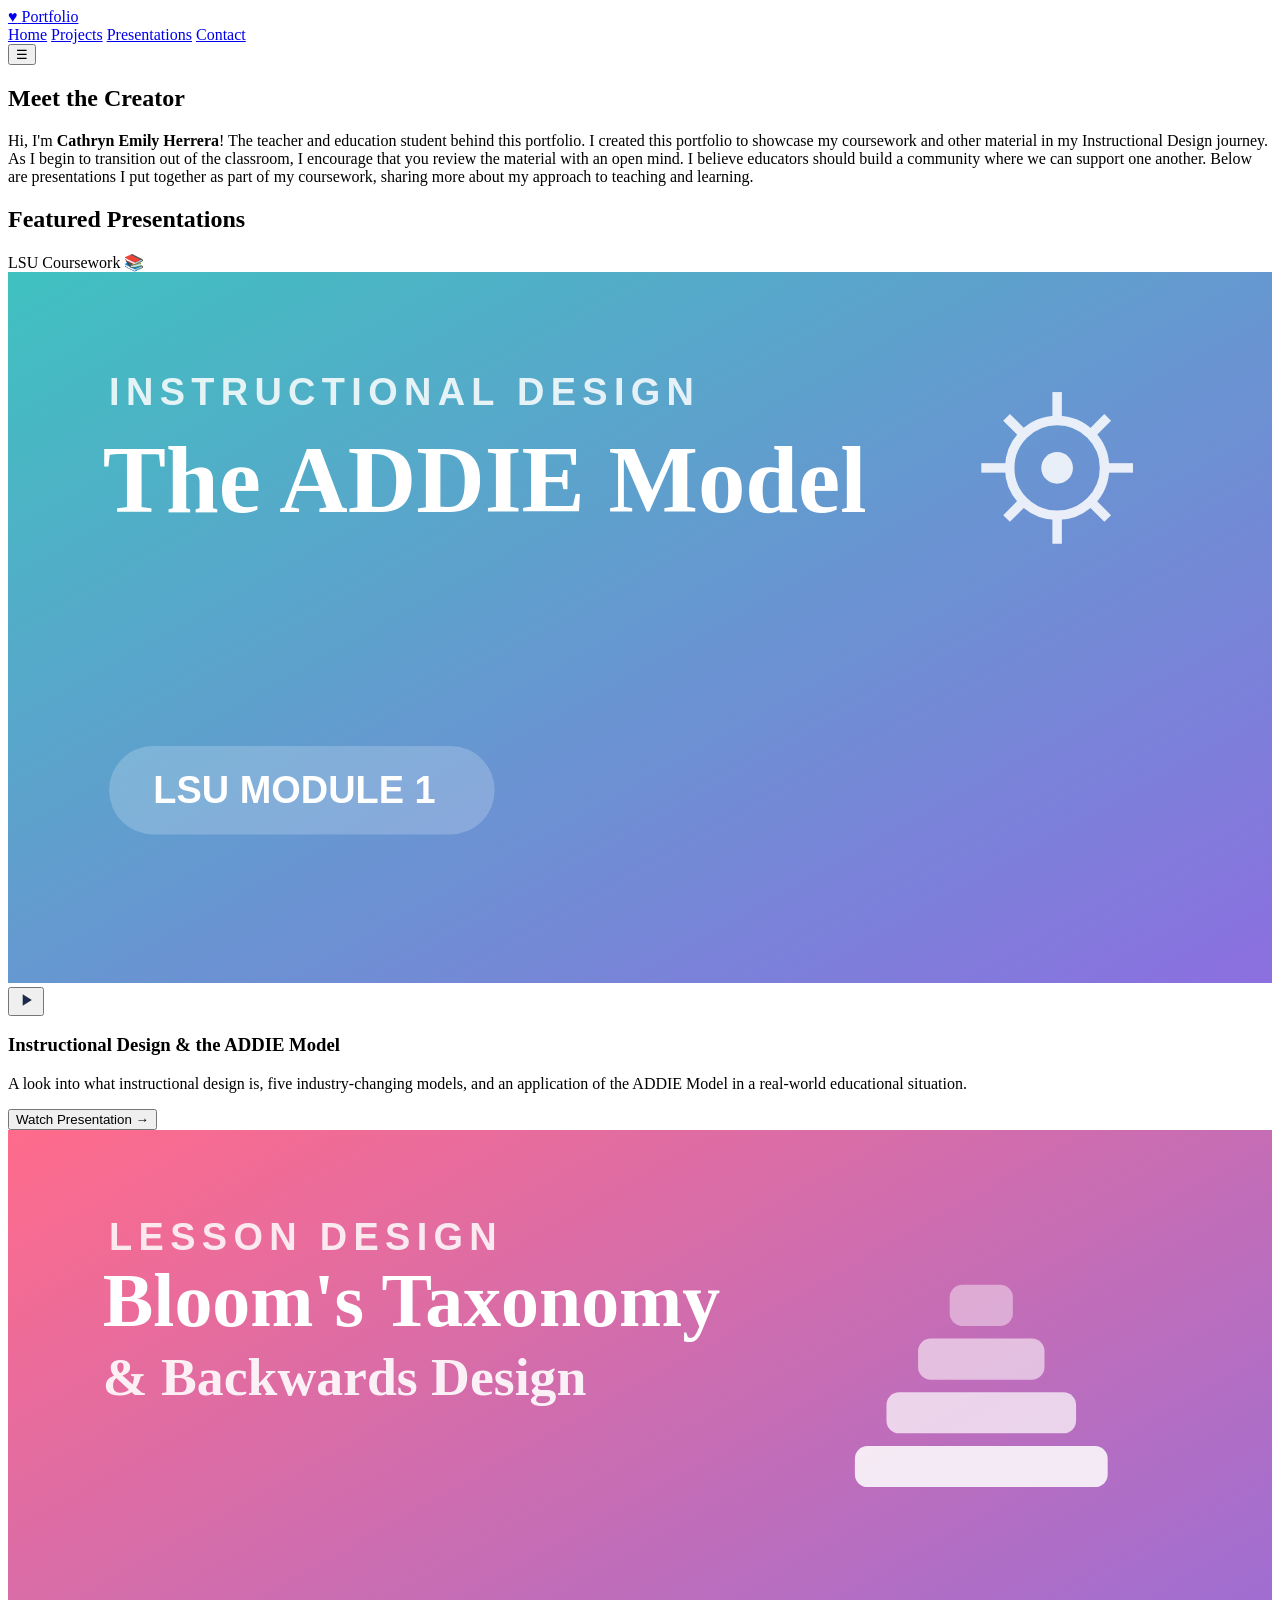
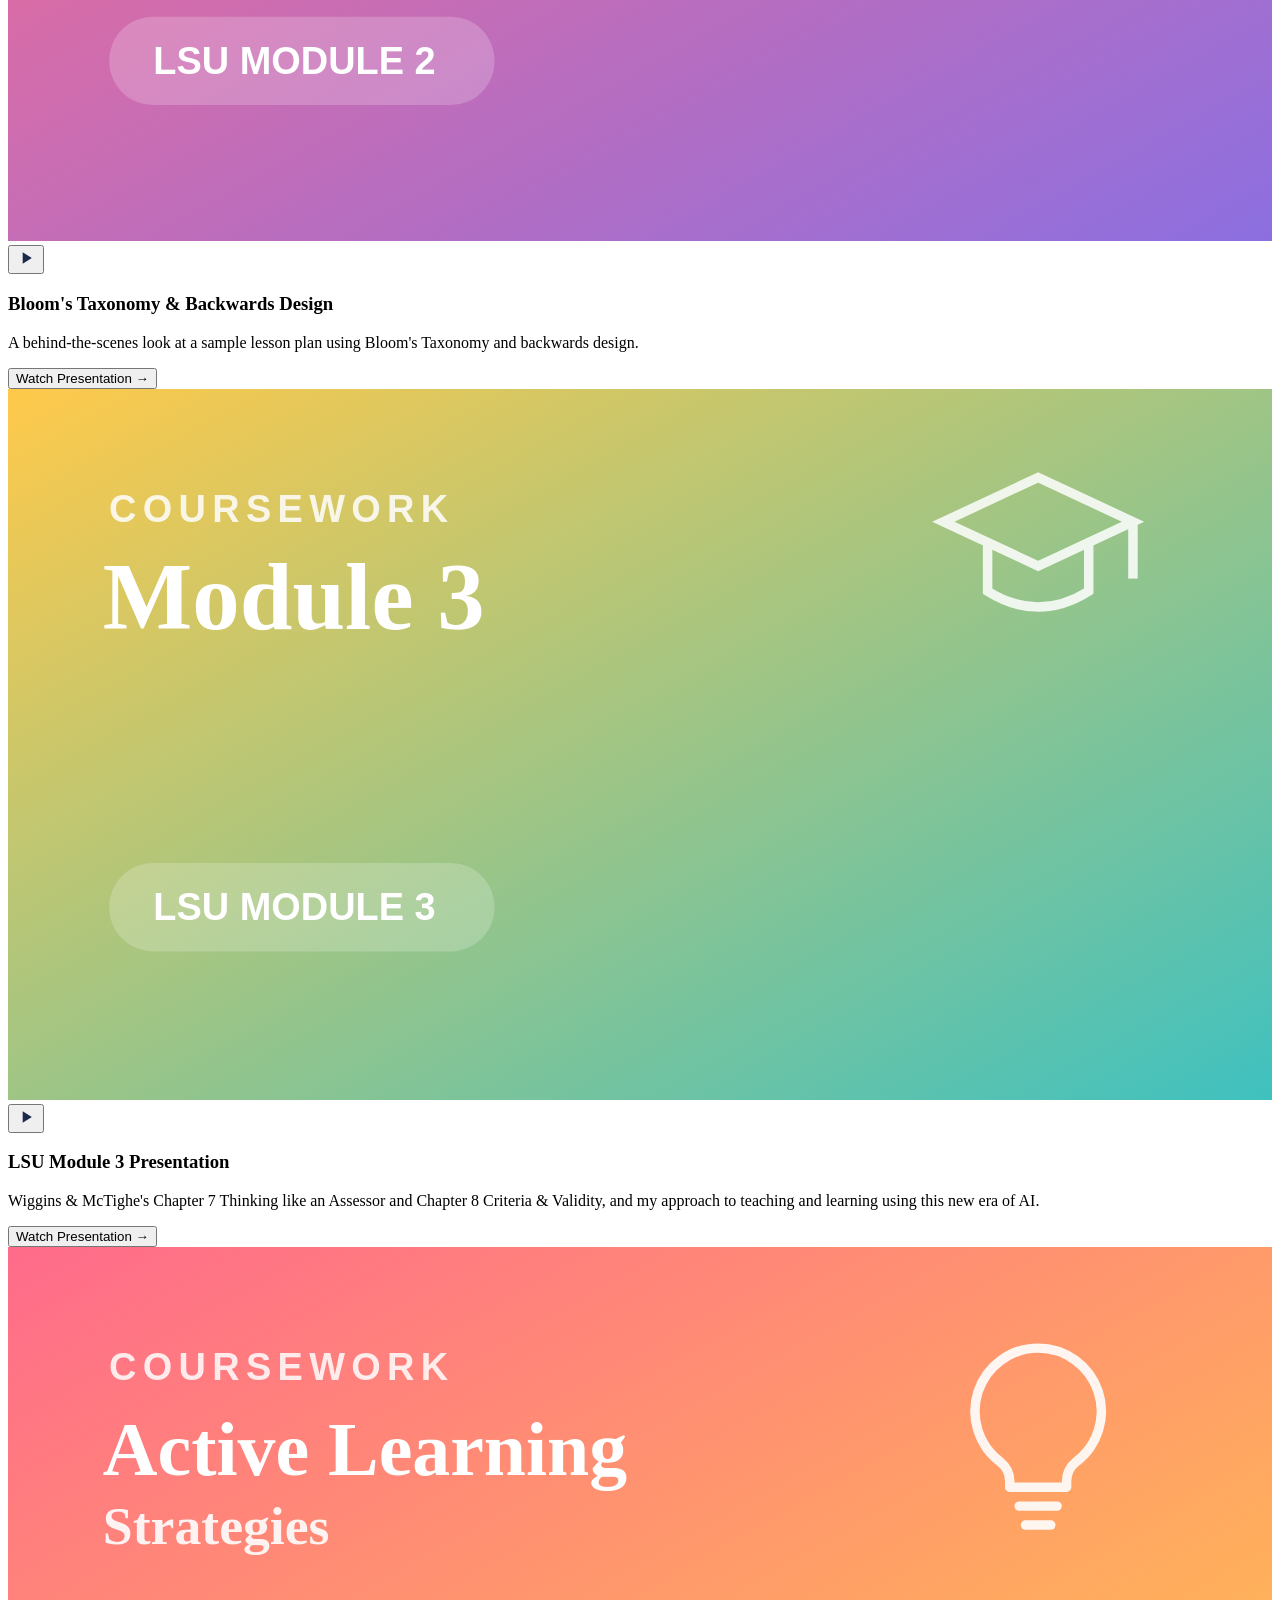
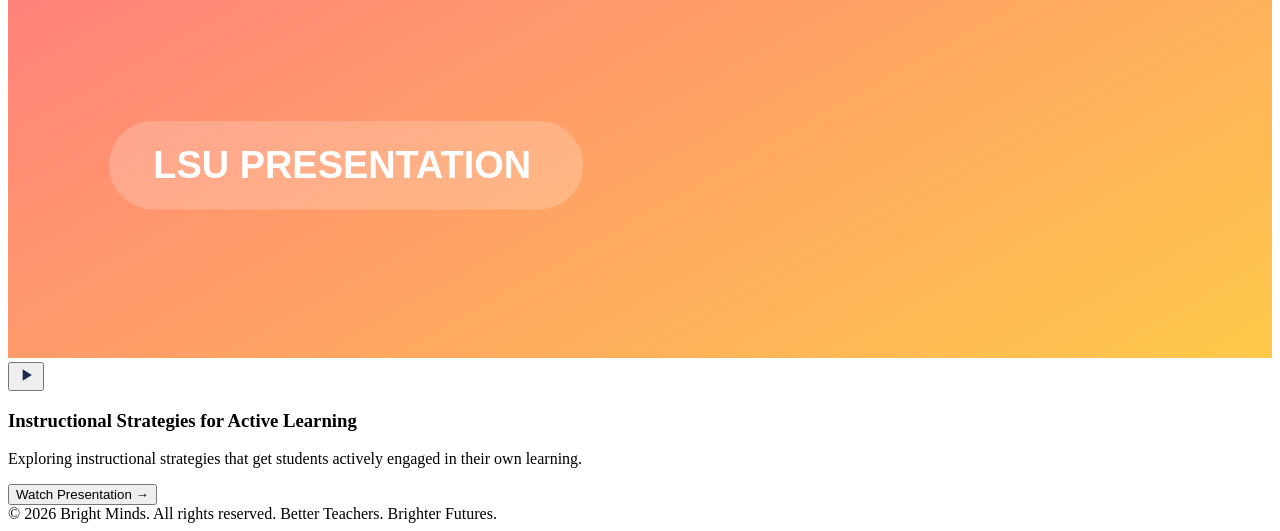
==== about.html @ 8beb7bbc "Add files via upload" ====
<!DOCTYPE html>
<html lang="en">
<head>
<meta charset="UTF-8">
<meta name="viewport" content="width=device-width, initial-scale=1.0">
<title>About - Bright Minds</title>
<meta name="description" content="Meet the teacher behind Bright Minds and learn about our mission to support amazing educators everywhere.">
<link rel="icon" href="data:image/svg+xml,<svg xmlns=%22http://www.w3.org/2000/svg%22 viewBox=%220 0 100 100%22><text y=%22.9em%22 font-size=%2290%22>💛</text></svg>">
<link rel="stylesheet" href="css/style.css">
</head>
<body>

<header class="site-header">
  <div class="container">
    <a href="index.html" class="logo">
      <span class="heart">♥</span>
      <span class="logo-text">Portfolio</span>
    </a>
    <nav class="main-nav" id="main-nav">
      <a href="index.html">Home</a>
      <a href="resources.html">Projects</a>
      <a href="about.html" class="active">Presentations</a>
      <a href="contact.html">Contact</a>
    </nav>
    <div class="header-actions">
      <button class="nav-toggle" aria-label="Toggle menu" aria-expanded="false">&#9776;</button>
    </div>
  </div>
</header>

<section class="about-hero">
  <div class="container">
    <h1 style="color:var(--pink);">Meet the Creator</h1>
    <p>Hi, I'm <strong>Cathryn Emily Herrera</strong>! The teacher and education student behind this portfolio. I created this portfolio to showcase my coursework and other material in my Instructional Design journey. As I begin to transition out of the classroom, I encourage that you review the material with an open mind. I believe educators should build a community where we can support one another. Below are presentations I put together as part of my coursework, sharing more about my approach to teaching and learning.</p>
  </div>
</section>

<section class="section">
  <div class="container">
    <div class="section-head">
      <h2>Featured Presentations</h2>
      <span class="note">LSU Coursework &#128218;</span>
    </div>

    <div class="card-grid presentation-cards">
      <div class="card presentation-card"
           data-embed-src="https://www.canva.com/design/DAHTNZMo5ng/k4PWfj9XyuUFRb6jq6ElvA/watch?embed"
           data-credit-href="https://www.canva.com/design/DAHTNZMo5ng/k4PWfj9XyuUFRb6jq6ElvA/watch?utm_content=DAHTNZMo5ng&amp;utm_campaign=designshare&amp;utm_medium=embeds&amp;utm_source=link"
           data-credit-text="LSU Module 1 Presentation"
           tabindex="0" role="button" aria-label="Watch: Instructional Design and the ADDIE Model">
        <div class="card-thumb video-thumb">
          <svg class="cover-art" viewBox="0 0 400 225" xmlns="http://www.w3.org/2000/svg" role="img" aria-hidden="true">
            <defs>
              <linearGradient id="cov1" x1="0" y1="0" x2="1" y2="1">
                <stop offset="0%" stop-color="#3FC1C0"/>
                <stop offset="100%" stop-color="#8C6FE0"/>
              </linearGradient>
            </defs>
            <rect width="400" height="225" fill="url(#cov1)"/>
            <g transform="translate(304,34)" fill="none" stroke="#FFFFFF" stroke-width="3" opacity="0.85">
              <circle cx="28" cy="28" r="15"/>
              <circle cx="28" cy="28" r="5" fill="#FFFFFF" stroke="none"/>
              <line x1="28" y1="4" x2="28" y2="12"/>
              <line x1="28" y1="44" x2="28" y2="52"/>
              <line x1="4" y1="28" x2="12" y2="28"/>
              <line x1="44" y1="28" x2="52" y2="28"/>
              <line x1="12" y1="12" x2="18" y2="18"/>
              <line x1="38" y1="38" x2="44" y2="44"/>
              <line x1="44" y1="12" x2="38" y2="18"/>
              <line x1="18" y1="38" x2="12" y2="44"/>
            </g>
            <text x="32" y="42" font-family="Nunito, sans-serif" font-weight="800" font-size="12" letter-spacing="2" fill="#FFFFFF" opacity="0.85">INSTRUCTIONAL DESIGN</text>
            <text x="30" y="76" font-family="Baloo 2, cursive" font-weight="700" font-size="30" fill="#FFFFFF">The ADDIE Model</text>
            <rect x="32" y="150" width="122" height="28" rx="14" fill="rgba(255,255,255,0.2)"/>
            <text x="46" y="168" font-family="Nunito, sans-serif" font-weight="800" font-size="12" fill="#FFFFFF">LSU MODULE 1</text>
          </svg>
          <button class="thumb-play-btn" type="button" tabindex="-1" aria-hidden="true">
            <svg width="20" height="20" viewBox="0 0 24 24" fill="#1B2A4A"><path d="M8 5v14l11-7z"/></svg>
          </button>
        </div>
        <div class="card-body">
          <h3>Instructional Design &amp; the ADDIE Model</h3>
          <p>A look into what instructional design is, five industry-changing models, and an application of the ADDIE Model in a real-world educational situation.</p>
          <button class="card-link purple presentation-watch-btn" type="button" tabindex="-1">Watch Presentation &rarr;</button>
        </div>
      </div>

      <div class="card presentation-card"
           data-embed-src="https://www.canva.com/design/DAHT7Nx_MgE/wqu1mUiGOF-yuVI-j_wXXw/watch?embed"
           data-credit-href="https://www.canva.com/design/DAHT7Nx_MgE/wqu1mUiGOF-yuVI-j_wXXw/watch?utm_content=DAHT7Nx_MgE&amp;utm_campaign=designshare&amp;utm_medium=embeds&amp;utm_source=link"
           data-credit-text="LSU Module 2 Presentation"
           tabindex="0" role="button" aria-label="Watch: Bloom's Taxonomy and Backwards Design">
        <div class="card-thumb video-thumb">
          <svg class="cover-art" viewBox="0 0 400 225" xmlns="http://www.w3.org/2000/svg" role="img" aria-hidden="true">
            <defs>
              <linearGradient id="cov2" x1="0" y1="0" x2="1" y2="1">
                <stop offset="0%" stop-color="#FF6B8B"/>
                <stop offset="100%" stop-color="#8C6FE0"/>
              </linearGradient>
            </defs>
            <rect width="400" height="225" fill="url(#cov2)"/>
            <g transform="translate(268,40)" opacity="0.95">
              <rect x="0" y="60" width="80" height="13" rx="4" fill="#FFFFFF" opacity="0.9"/>
              <rect x="10" y="43" width="60" height="13" rx="4" fill="#FFFFFF" opacity="0.75"/>
              <rect x="20" y="26" width="40" height="13" rx="4" fill="#FFFFFF" opacity="0.6"/>
              <rect x="30" y="9" width="20" height="13" rx="4" fill="#FFFFFF" opacity="0.45"/>
            </g>
            <text x="32" y="38" font-family="Nunito, sans-serif" font-weight="800" font-size="12" letter-spacing="2" fill="#FFFFFF" opacity="0.85">LESSON DESIGN</text>
            <text x="30" y="62" font-family="Baloo 2, cursive" font-weight="700" font-size="24" fill="#FFFFFF">Bloom's Taxonomy</text>
            <text x="30" y="84" font-family="Baloo 2, cursive" font-weight="600" font-size="17" fill="#FFFFFF" opacity="0.9">&amp; Backwards Design</text>
            <rect x="32" y="154" width="122" height="28" rx="14" fill="rgba(255,255,255,0.2)"/>
            <text x="46" y="172" font-family="Nunito, sans-serif" font-weight="800" font-size="12" fill="#FFFFFF">LSU MODULE 2</text>
          </svg>
          <button class="thumb-play-btn" type="button" tabindex="-1" aria-hidden="true">
            <svg width="20" height="20" viewBox="0 0 24 24" fill="#1B2A4A"><path d="M8 5v14l11-7z"/></svg>
          </button>
        </div>
        <div class="card-body">
          <h3>Bloom's Taxonomy &amp; Backwards Design</h3>
          <p>A behind-the-scenes look at a sample lesson plan using Bloom's Taxonomy and backwards design.</p>
          <button class="card-link teal presentation-watch-btn" type="button" tabindex="-1">Watch Presentation &rarr;</button>
        </div>
      </div>

      <div class="card presentation-card"
           data-embed-src="https://www.canva.com/design/DAHUk2M3sso/e3Grn-j5q6uMn6KWd6ZbbA/watch?embed"
           data-credit-href="https://www.canva.com/design/DAHUk2M3sso/e3Grn-j5q6uMn6KWd6ZbbA/watch?utm_content=DAHUk2M3sso&amp;utm_campaign=designshare&amp;utm_medium=embeds&amp;utm_source=link"
           data-credit-text="LSU Module 3 Presentation"
           tabindex="0" role="button" aria-label="Watch: LSU Module 3 Presentation">
        <div class="card-thumb video-thumb">
          <svg class="cover-art" viewBox="0 0 400 225" xmlns="http://www.w3.org/2000/svg" role="img" aria-hidden="true">
            <defs>
              <linearGradient id="cov3" x1="0" y1="0" x2="1" y2="1">
                <stop offset="0%" stop-color="#FFC94A"/>
                <stop offset="100%" stop-color="#3FC1C0"/>
              </linearGradient>
            </defs>
            <rect width="400" height="225" fill="url(#cov3)"/>
            <g transform="translate(292,26)" fill="none" stroke="#FFFFFF" stroke-width="3" opacity="0.85">
              <path d="M4 16 L34 2 L64 16 L34 30 Z"/>
              <path d="M18 22 V38 Q34 48 50 38 V22"/>
              <line x1="64" y1="16" x2="64" y2="34"/>
            </g>
            <text x="32" y="42" font-family="Nunito, sans-serif" font-weight="800" font-size="12" letter-spacing="2" fill="#FFFFFF" opacity="0.85">COURSEWORK</text>
            <text x="30" y="76" font-family="Baloo 2, cursive" font-weight="700" font-size="30" fill="#FFFFFF">Module 3</text>
            <rect x="32" y="150" width="122" height="28" rx="14" fill="rgba(255,255,255,0.2)"/>
            <text x="46" y="168" font-family="Nunito, sans-serif" font-weight="800" font-size="12" fill="#FFFFFF">LSU MODULE 3</text>
          </svg>
          <button class="thumb-play-btn" type="button" tabindex="-1" aria-hidden="true">
            <svg width="20" height="20" viewBox="0 0 24 24" fill="#1B2A4A"><path d="M8 5v14l11-7z"/></svg>
          </button>
        </div>
        <div class="card-body">
          <h3>LSU Module 3 Presentation</h3>
          <p>Wiggins &amp; McTighe's Chapter 7 Thinking like an Assessor and Chapter 8 Criteria &amp; Validity, and my approach to teaching and learning using this new era of AI.</p>
          <button class="card-link yellow presentation-watch-btn" type="button" tabindex="-1">Watch Presentation &rarr;</button>
        </div>
      </div>

      <div class="card presentation-card"
           data-embed-src="https://www.canva.com/design/DAHVRlRiFFU/l0_bsd9vT2tYk25j_Da41A/watch?embed"
           data-credit-href="https://www.canva.com/design/DAHVRlRiFFU/l0_bsd9vT2tYk25j_Da41A/watch?utm_content=DAHVRlRiFFU&amp;utm_campaign=designshare&amp;utm_medium=embeds&amp;utm_source=link"
           data-credit-text="Instructional Strategies for Active Learning"
           tabindex="0" role="button" aria-label="Watch: Instructional Strategies for Active Learning">
        <div class="card-thumb video-thumb">
          <svg class="cover-art" viewBox="0 0 400 225" xmlns="http://www.w3.org/2000/svg" role="img" aria-hidden="true">
            <defs>
              <linearGradient id="cov4" x1="0" y1="0" x2="1" y2="1">
                <stop offset="0%" stop-color="#FF6B8B"/>
                <stop offset="100%" stop-color="#FFC94A"/>
              </linearGradient>
            </defs>
            <rect width="400" height="225" fill="url(#cov4)"/>
            <g transform="translate(296,28)" fill="none" stroke="#FFFFFF" stroke-width="3" stroke-linecap="round" stroke-linejoin="round" opacity="0.9">
              <path d="M30 4a20 20 0 0 0-12 36c2 1.6 3 3.6 3 6v2h18v-2c0-2.4 1-4.4 3-6a20 20 0 0 0-12-36z"/>
              <line x1="24" y1="54" x2="36" y2="54"/>
              <line x1="26" y1="60" x2="34" y2="60"/>
            </g>
            <text x="32" y="42" font-family="Nunito, sans-serif" font-weight="800" font-size="12" letter-spacing="2" fill="#FFFFFF" opacity="0.85">COURSEWORK</text>
            <text x="30" y="72" font-family="Baloo 2, cursive" font-weight="700" font-size="24" fill="#FFFFFF">Active Learning</text>
            <text x="30" y="94" font-family="Baloo 2, cursive" font-weight="600" font-size="17" fill="#FFFFFF" opacity="0.9">Strategies</text>
            <rect x="32" y="150" width="150" height="28" rx="14" fill="rgba(255,255,255,0.2)"/>
            <text x="46" y="168" font-family="Nunito, sans-serif" font-weight="800" font-size="12" fill="#FFFFFF">LSU PRESENTATION</text>
          </svg>
          <button class="thumb-play-btn" type="button" tabindex="-1" aria-hidden="true">
            <svg width="20" height="20" viewBox="0 0 24 24" fill="#1B2A4A"><path d="M8 5v14l11-7z"/></svg>
          </button>
        </div>
        <div class="card-body">
          <h3>Instructional Strategies for Active Learning</h3>
          <p>Exploring instructional strategies that get students actively engaged in their own learning.</p>
          <button class="card-link pink presentation-watch-btn" type="button" tabindex="-1">Watch Presentation &rarr;</button>
        </div>
      </div>
    </div>
  </div>
</section>

<div class="video-modal" id="videoModal" hidden>
  <div class="video-modal-backdrop" data-close-modal></div>
  <div class="video-modal-panel" role="dialog" aria-modal="true" aria-labelledby="modalVideoTitle">
    <button class="video-modal-close" type="button" data-close-modal aria-label="Close video">&times;</button>
    <h3 id="modalVideoTitle"></h3>
    <div class="video-stage" id="modalVideoStage"></div>
    <p class="video-credit" id="modalVideoCredit"></p>
  </div>
</div>

<footer class="site-footer">
  <div class="container">
    <div class="footer-bottom">
      <span>&copy; 2026 Bright Minds. All rights reserved.</span>
      <span>Better Teachers. Brighter Futures.</span>
    </div>
  </div>
</footer>

<script src="js/script.js"></script>
</body>
</html>
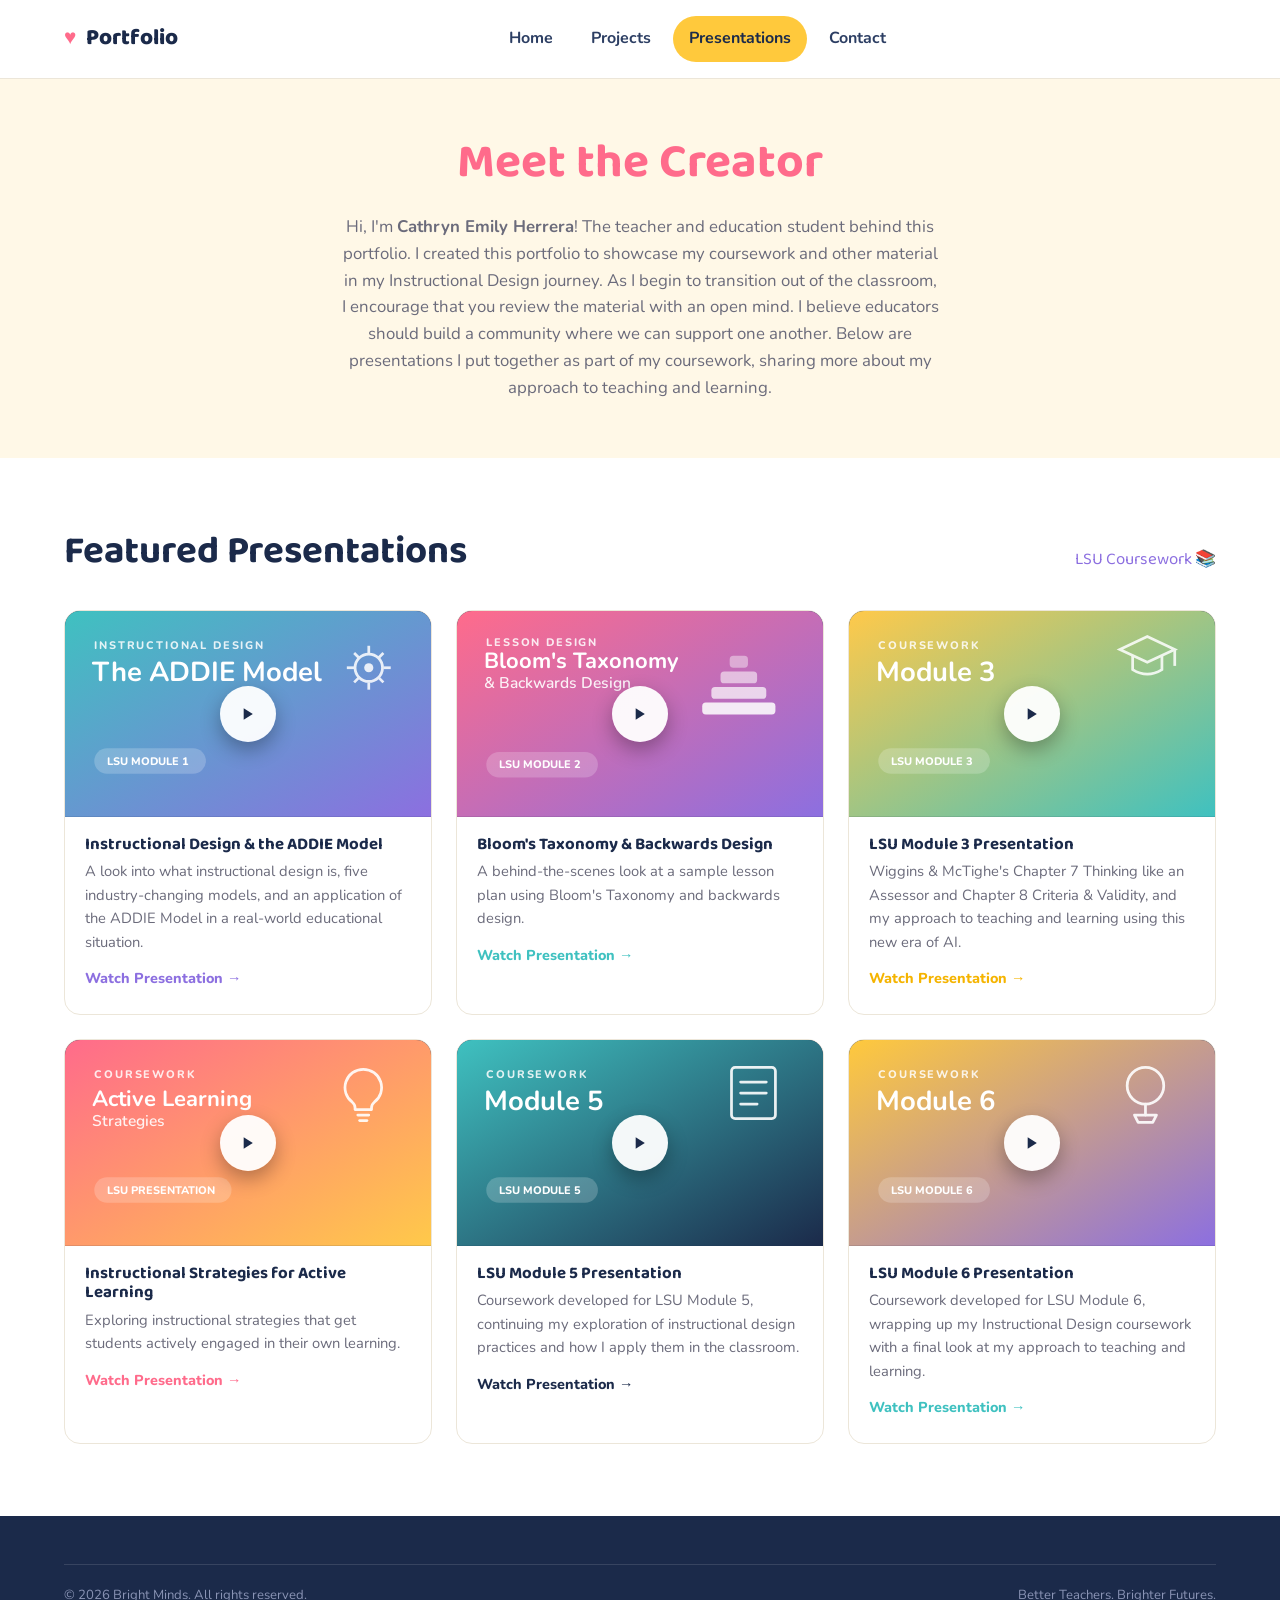
==== commit d8afcad0: "Add files via upload" ====
--- a/about.html
+++ b/about.html
@@ -192,6 +192,77 @@
           <button class="card-link pink presentation-watch-btn" type="button" tabindex="-1">Watch Presentation &rarr;</button>
         </div>
       </div>
+
+      <div class="card presentation-card"
+           data-embed-src="https://www.canva.com/design/DAHV5Ejqflc/K3Nkya97e2Ar167d4i1GnQ/watch?embed"
+           data-credit-href="https://www.canva.com/design/DAHV5Ejqflc/K3Nkya97e2Ar167d4i1GnQ/watch?utm_content=DAHV5Ejqflc&amp;utm_campaign=designshare&amp;utm_medium=embeds&amp;utm_source=link"
+           data-credit-text="LSU Module 5"
+           tabindex="0" role="button" aria-label="Watch: LSU Module 5 Presentation">
+        <div class="card-thumb video-thumb">
+          <svg class="cover-art" viewBox="0 0 400 225" xmlns="http://www.w3.org/2000/svg" role="img" aria-hidden="true">
+            <defs>
+              <linearGradient id="cov5" x1="0" y1="0" x2="1" y2="1">
+                <stop offset="0%" stop-color="#3FC1C0"/>
+                <stop offset="100%" stop-color="#1B2A4A"/>
+              </linearGradient>
+            </defs>
+            <rect width="400" height="225" fill="url(#cov5)"/>
+            <g transform="translate(296,26)" fill="none" stroke="#FFFFFF" stroke-width="3" stroke-linecap="round" stroke-linejoin="round" opacity="0.9">
+              <rect x="4" y="4" width="48" height="56" rx="4"/>
+              <line x1="14" y1="20" x2="42" y2="20"/>
+              <line x1="14" y1="32" x2="42" y2="32"/>
+              <line x1="14" y1="44" x2="32" y2="44"/>
+            </g>
+            <text x="32" y="42" font-family="Nunito, sans-serif" font-weight="800" font-size="12" letter-spacing="2" fill="#FFFFFF" opacity="0.85">COURSEWORK</text>
+            <text x="30" y="76" font-family="Baloo 2, cursive" font-weight="700" font-size="30" fill="#FFFFFF">Module 5</text>
+            <rect x="32" y="150" width="122" height="28" rx="14" fill="rgba(255,255,255,0.2)"/>
+            <text x="46" y="168" font-family="Nunito, sans-serif" font-weight="800" font-size="12" fill="#FFFFFF">LSU MODULE 5</text>
+          </svg>
+          <button class="thumb-play-btn" type="button" tabindex="-1" aria-hidden="true">
+            <svg width="20" height="20" viewBox="0 0 24 24" fill="#1B2A4A"><path d="M8 5v14l11-7z"/></svg>
+          </button>
+        </div>
+        <div class="card-body">
+          <h3>LSU Module 5 Presentation</h3>
+          <p>Coursework developed for LSU Module 5, continuing my exploration of instructional design practices and how I apply them in the classroom.</p>
+          <button class="card-link navy presentation-watch-btn" type="button" tabindex="-1">Watch Presentation &rarr;</button>
+        </div>
+      </div>
+
+      <div class="card presentation-card"
+           data-embed-src="https://www.canva.com/design/DAHWr0azTEk/oUbgfbbOcpr5-qQlIk0MDg/watch?embed"
+           data-credit-href="https://www.canva.com/design/DAHWr0azTEk/oUbgfbbOcpr5-qQlIk0MDg/watch?utm_content=DAHWr0azTEk&amp;utm_campaign=designshare&amp;utm_medium=embeds&amp;utm_source=link"
+           data-credit-text="LSU Module 6"
+           tabindex="0" role="button" aria-label="Watch: LSU Module 6 Presentation">
+        <div class="card-thumb video-thumb">
+          <svg class="cover-art" viewBox="0 0 400 225" xmlns="http://www.w3.org/2000/svg" role="img" aria-hidden="true">
+            <defs>
+              <linearGradient id="cov6" x1="0" y1="0" x2="1" y2="1">
+                <stop offset="0%" stop-color="#FFC93C"/>
+                <stop offset="100%" stop-color="#8C6FE0"/>
+              </linearGradient>
+            </defs>
+            <rect width="400" height="225" fill="url(#cov6)"/>
+            <g transform="translate(294,28)" fill="none" stroke="#FFFFFF" stroke-width="3" stroke-linecap="round" stroke-linejoin="round" opacity="0.9">
+              <circle cx="30" cy="22" r="20"/>
+              <path d="M18 54 L42 54 L38 62 L22 62 Z"/>
+              <line x1="30" y1="42" x2="30" y2="54"/>
+            </g>
+            <text x="32" y="42" font-family="Nunito, sans-serif" font-weight="800" font-size="12" letter-spacing="2" fill="#FFFFFF" opacity="0.85">COURSEWORK</text>
+            <text x="30" y="76" font-family="Baloo 2, cursive" font-weight="700" font-size="30" fill="#FFFFFF">Module 6</text>
+            <rect x="32" y="150" width="122" height="28" rx="14" fill="rgba(255,255,255,0.2)"/>
+            <text x="46" y="168" font-family="Nunito, sans-serif" font-weight="800" font-size="12" fill="#FFFFFF">LSU MODULE 6</text>
+          </svg>
+          <button class="thumb-play-btn" type="button" tabindex="-1" aria-hidden="true">
+            <svg width="20" height="20" viewBox="0 0 24 24" fill="#1B2A4A"><path d="M8 5v14l11-7z"/></svg>
+          </button>
+        </div>
+        <div class="card-body">
+          <h3>LSU Module 6 Presentation</h3>
+          <p>Coursework developed for LSU Module 6, wrapping up my Instructional Design coursework with a final look at my approach to teaching and learning.</p>
+          <button class="card-link teal presentation-watch-btn" type="button" tabindex="-1">Watch Presentation &rarr;</button>
+        </div>
+      </div>
     </div>
   </div>
 </section>
--- a/css/style.css
+++ b/css/style.css
@@ -0,0 +1,1011 @@
+/* ==========================================================================
+   Bright Minds - shared stylesheet
+   ========================================================================== */
+
+@import url('https://fonts.googleapis.com/css2?family=Baloo+2:wght@500;600;700;800&family=Nunito:wght@400;600;700;800&display=swap');
+
+:root {
+  --cream: #FFF8E7;
+  --navy: #1B2A4A;
+  --navy-soft: #2C3E63;
+  --yellow: #FFC93C;
+  --yellow-dark: #F5B400;
+  --pink: #FF6B8B;
+  --pink-soft: #FFD9E2;
+  --teal: #3FC1C0;
+  --teal-soft: #DFF6F5;
+  --purple: #8C6FE0;
+  --purple-soft: #EDE7FC;
+  --green: #4CAF7D;
+  --green-soft: #E1F5EA;
+  --white: #FFFFFF;
+  --ink: #2A2A38;
+  --ink-light: #6B6B7B;
+  --border: #ECE6D9;
+  --shadow: 0 10px 30px rgba(27, 42, 74, 0.08);
+  --radius-lg: 24px;
+  --radius-md: 16px;
+  --radius-sm: 10px;
+  --max-width: 1200px;
+}
+
+* { box-sizing: border-box; }
+
+html { scroll-behavior: smooth; }
+
+body {
+  margin: 0;
+  font-family: 'Nunito', sans-serif;
+  color: var(--ink);
+  background: var(--white);
+  line-height: 1.6;
+  -webkit-font-smoothing: antialiased;
+}
+
+h1, h2, h3, h4 {
+  font-family: 'Baloo 2', cursive;
+  color: var(--navy);
+  line-height: 1.15;
+  margin: 0 0 0.5em;
+}
+
+p { margin: 0 0 1em; }
+
+a { color: inherit; text-decoration: none; }
+
+img { max-width: 100%; display: block; }
+
+.container {
+  width: 100%;
+  max-width: var(--max-width);
+  margin: 0 auto;
+  padding: 0 24px;
+}
+
+.btn {
+  display: inline-flex;
+  align-items: center;
+  gap: 8px;
+  font-family: 'Nunito', sans-serif;
+  font-weight: 800;
+  font-size: 1rem;
+  padding: 14px 28px;
+  border-radius: 999px;
+  border: none;
+  cursor: pointer;
+  transition: transform 0.15s ease, box-shadow 0.15s ease;
+  white-space: nowrap;
+}
+.btn:hover { transform: translateY(-2px); }
+
+.btn-primary {
+  background: var(--yellow);
+  color: var(--navy);
+  box-shadow: 0 8px 20px rgba(255, 201, 60, 0.45);
+}
+.btn-primary:hover { box-shadow: 0 12px 24px rgba(255, 201, 60, 0.55); }
+
+.btn-secondary {
+  background: var(--pink);
+  color: var(--white);
+  box-shadow: 0 8px 20px rgba(255, 107, 139, 0.35);
+}
+
+.btn-outline {
+  background: transparent;
+  color: var(--navy);
+  border: 2px solid var(--navy);
+}
+.btn-outline:hover { background: var(--navy); color: var(--white); }
+
+.eyebrow {
+  display: inline-block;
+  font-weight: 800;
+  color: var(--pink);
+  letter-spacing: 0.04em;
+  text-transform: uppercase;
+  font-size: 0.85rem;
+  margin-bottom: 10px;
+}
+
+/* ---------------- Header ---------------- */
+.site-header {
+  position: sticky;
+  top: 0;
+  z-index: 100;
+  background: var(--white);
+  border-bottom: 1px solid var(--border);
+}
+.site-header .container {
+  display: flex;
+  align-items: center;
+  justify-content: space-between;
+  padding-top: 16px;
+  padding-bottom: 16px;
+  gap: 24px;
+}
+.logo {
+  display: flex;
+  align-items: center;
+  gap: 10px;
+  font-family: 'Baloo 2', cursive;
+  font-weight: 800;
+  font-size: 1.4rem;
+  color: var(--navy);
+  flex-shrink: 0;
+}
+.logo .heart { color: var(--pink); font-size: 1.3rem; }
+.logo-text .tagline {
+  display: block;
+  font-family: 'Nunito', sans-serif;
+  font-weight: 600;
+  font-size: 0.7rem;
+  color: var(--ink-light);
+  letter-spacing: 0.02em;
+}
+
+.main-nav {
+  display: flex;
+  align-items: center;
+  gap: 6px;
+  flex: 1;
+  justify-content: center;
+}
+.main-nav a {
+  padding: 10px 16px;
+  border-radius: 999px;
+  font-weight: 700;
+  color: var(--navy-soft);
+  transition: background 0.15s ease, color 0.15s ease;
+}
+.main-nav a:hover { background: var(--cream); }
+.main-nav a.active { background: var(--yellow); color: var(--navy); }
+
+.header-actions {
+  display: flex;
+  align-items: center;
+  gap: 14px;
+  flex-shrink: 0;
+}
+
+.nav-toggle {
+  display: none;
+  background: none;
+  border: none;
+  font-size: 1.6rem;
+  color: var(--navy);
+  cursor: pointer;
+}
+
+@media (max-width: 900px) {
+  .main-nav {
+    display: none;
+    position: absolute;
+    top: 100%;
+    left: 0;
+    right: 0;
+    background: var(--white);
+    flex-direction: column;
+    align-items: stretch;
+    padding: 12px 24px 20px;
+    border-bottom: 1px solid var(--border);
+    box-shadow: var(--shadow);
+  }
+  .main-nav.open { display: flex; }
+  .main-nav a { text-align: center; }
+  .nav-toggle { display: block; }
+  .site-header .container { position: relative; }
+}
+
+/* ---------------- Hero ---------------- */
+.hero {
+  background: var(--cream);
+  overflow: hidden;
+  position: relative;
+}
+.hero .container {
+  display: grid;
+  grid-template-columns: 1.1fr 1fr;
+  align-items: center;
+  gap: 48px;
+  padding-top: 64px;
+  padding-bottom: 64px;
+  position: relative;
+  z-index: 1;
+}
+.hero h1 {
+  font-size: clamp(2.4rem, 5vw, 3.6rem);
+  margin-bottom: 0.2em;
+}
+.hero h1 .accent-pink { color: var(--pink); }
+.hero h1 .accent-multi {
+  background: linear-gradient(90deg, var(--pink), var(--purple), var(--teal));
+  -webkit-background-clip: text;
+  background-clip: text;
+  color: transparent;
+}
+.hero .lede {
+  font-weight: 700;
+  color: var(--navy-soft);
+  font-size: 1.15rem;
+}
+.hero p.desc { color: var(--ink-light); font-size: 1.05rem; max-width: 46ch; }
+
+.hero-art {
+  position: relative;
+  border-radius: var(--radius-lg);
+  overflow: hidden;
+  aspect-ratio: 4 / 3;
+  background: linear-gradient(135deg, var(--teal) 0%, var(--purple) 100%);
+}
+.hero-art svg { width: 100%; height: 100%; display: block; }
+
+.blob {
+  position: absolute;
+  border-radius: 50%;
+  opacity: 0.5;
+  z-index: 0;
+}
+.blob-1 { width: 220px; height: 220px; background: var(--pink-soft); top: -60px; left: -80px; }
+.blob-2 { width: 160px; height: 160px; background: var(--yellow); opacity: 0.35; bottom: -40px; left: 30%; }
+
+@media (max-width: 860px) {
+  .hero .container { grid-template-columns: 1fr; }
+  .hero-art { order: -1; }
+}
+
+/* ---------------- Feature strip ---------------- */
+.features {
+  background: var(--teal-soft);
+  padding: 56px 0;
+}
+.features-grid {
+  display: grid;
+  grid-template-columns: repeat(5, 1fr);
+  gap: 28px;
+  text-align: center;
+}
+.feature-icon {
+  width: 64px;
+  height: 64px;
+  margin: 0 auto 14px;
+  display: flex;
+  align-items: center;
+  justify-content: center;
+  border-radius: 50%;
+  background: var(--white);
+  box-shadow: var(--shadow);
+}
+.feature-icon svg { width: 32px; height: 32px; }
+.feature h3 { font-size: 1.05rem; margin-bottom: 6px; }
+.feature p { font-size: 0.9rem; color: var(--ink-light); margin: 0; }
+
+@media (max-width: 900px) {
+  .features-grid { grid-template-columns: repeat(2, 1fr); }
+}
+@media (max-width: 520px) {
+  .features-grid { grid-template-columns: 1fr; }
+}
+
+/* ---------------- Section headers ---------------- */
+.section { padding: 72px 0; }
+.section-head {
+  display: flex;
+  align-items: flex-end;
+  justify-content: space-between;
+  gap: 20px;
+  margin-bottom: 36px;
+  flex-wrap: wrap;
+}
+.section-head h2 { font-size: clamp(1.8rem, 3.5vw, 2.4rem); margin: 0; }
+.section-head .note {
+  font-family: 'Baloo 2', cursive;
+  color: var(--purple);
+  font-size: 1.05rem;
+}
+
+/* ---------------- Cards ---------------- */
+.card-grid {
+  display: grid;
+  grid-template-columns: repeat(4, 1fr);
+  gap: 24px;
+}
+@media (max-width: 980px) { .card-grid { grid-template-columns: repeat(2, 1fr); } }
+@media (max-width: 560px) { .card-grid { grid-template-columns: 1fr; } }
+
+.card {
+  background: var(--white);
+  border: 1px solid var(--border);
+  border-radius: var(--radius-md);
+  overflow: hidden;
+  transition: transform 0.15s ease, box-shadow 0.15s ease;
+}
+.card:hover { transform: translateY(-4px); box-shadow: var(--shadow); }
+.card-thumb {
+  aspect-ratio: 4/3;
+  display: flex;
+  align-items: center;
+  justify-content: center;
+  font-size: 2.4rem;
+}
+.card-body { padding: 18px 20px 22px; }
+.card-body h3 { font-size: 1.05rem; margin-bottom: 6px; }
+.card-body p { font-size: 0.92rem; color: var(--ink-light); margin-bottom: 12px; }
+.card-link { font-weight: 800; font-size: 0.9rem; }
+.card-link.pink { color: var(--pink); }
+.card-link.teal { color: var(--teal); }
+.card-link.purple { color: var(--purple); }
+.card-link.navy { color: var(--navy); }
+.card-link.yellow { color: var(--yellow-dark); }
+
+.thumb-purple { background: var(--purple-soft); }
+.thumb-teal { background: var(--teal-soft); }
+.thumb-pink { background: var(--pink-soft); }
+.thumb-yellow { background: #FFF3CF; }
+.thumb-green { background: var(--green-soft); }
+
+/* ---------------- Filter pills (resources page) ---------------- */
+.filter-row {
+  display: flex;
+  flex-wrap: wrap;
+  gap: 10px;
+  margin-bottom: 36px;
+}
+.filter-pill {
+  padding: 10px 20px;
+  border-radius: 999px;
+  border: 2px solid var(--border);
+  background: var(--white);
+  font-weight: 700;
+  font-size: 0.9rem;
+  color: var(--navy-soft);
+  cursor: pointer;
+  transition: all 0.15s ease;
+}
+.filter-pill:hover { border-color: var(--yellow); }
+.filter-pill.is-active { background: var(--navy); border-color: var(--navy); color: var(--white); }
+
+.search-bar {
+  display: flex;
+  align-items: center;
+  gap: 10px;
+  background: var(--cream);
+  border-radius: 999px;
+  padding: 10px 18px;
+  min-width: 220px;
+}
+.search-bar input {
+  border: none;
+  background: transparent;
+  outline: none;
+  font-family: 'Nunito', sans-serif;
+  font-size: 0.95rem;
+  width: 100%;
+  color: var(--ink);
+}
+
+/* ---------------- Testimonials ---------------- */
+.testimonial-section {
+  background: var(--purple-soft);
+  padding: 64px 0;
+}
+.testimonial {
+  display: flex;
+  align-items: center;
+  gap: 28px;
+  background: var(--white);
+  border-radius: var(--radius-lg);
+  padding: 32px 40px;
+  box-shadow: var(--shadow);
+  max-width: 820px;
+  margin: 0 auto;
+}
+.testimonial-avatar {
+  width: 64px;
+  height: 64px;
+  border-radius: 50%;
+  flex-shrink: 0;
+  background: var(--yellow);
+  color: var(--navy);
+  display: flex;
+  align-items: center;
+  justify-content: center;
+  font-family: 'Baloo 2', cursive;
+  font-weight: 700;
+  font-size: 1.4rem;
+}
+.testimonial p { font-style: italic; color: var(--navy-soft); margin-bottom: 8px; font-size: 1.02rem; }
+.testimonial cite { font-weight: 800; color: var(--navy); font-style: normal; font-size: 0.9rem; }
+
+@media (max-width: 640px) {
+  .testimonial { flex-direction: column; text-align: center; padding: 28px; }
+}
+
+/* ---------------- CTA band ---------------- */
+.cta-band {
+  background: var(--navy);
+  color: var(--white);
+  border-radius: var(--radius-lg);
+  padding: 56px 40px;
+  text-align: center;
+  margin: 0 24px;
+}
+.cta-band h2 { color: var(--white); }
+.cta-band p { color: #C7CEE0; max-width: 50ch; margin-left: auto; margin-right: auto; }
+
+/* ---------------- Featured presentations (About page) ---------------- */
+/* Cards reuse .card / .card-thumb / .card-body from the Resources page
+   so this section matches that page's visual language. */
+.card-grid.presentation-cards {
+  grid-template-columns: repeat(3, 1fr);
+}
+@media (max-width: 980px) {
+  .card-grid.presentation-cards { grid-template-columns: repeat(2, 1fr); }
+}
+@media (max-width: 640px) {
+  .card-grid.presentation-cards { grid-template-columns: 1fr; }
+}
+
+.presentation-card { cursor: pointer; }
+.presentation-card:focus-visible {
+  outline: 2px solid var(--teal);
+  outline-offset: 2px;
+}
+
+.video-thumb {
+  position: relative;
+  aspect-ratio: 16 / 9;
+  overflow: hidden;
+  background: var(--navy);
+}
+.video-thumb .cover-art {
+  position: absolute;
+  inset: 0;
+  width: 100%;
+  height: 100%;
+  display: block;
+}
+.thumb-play-btn {
+  position: absolute;
+  top: 50%;
+  left: 50%;
+  transform: translate(-50%, -50%);
+  width: 56px;
+  height: 56px;
+  border-radius: 50%;
+  background: rgba(255, 255, 255, 0.95);
+  border: none;
+  display: flex;
+  align-items: center;
+  justify-content: center;
+  padding-left: 3px;
+  box-shadow: 0 8px 20px rgba(0, 0, 0, 0.3);
+  transition: transform 0.15s ease;
+  pointer-events: none;
+}
+.presentation-card:hover .thumb-play-btn { transform: translate(-50%, -50%) scale(1.08); }
+
+button.card-link.presentation-watch-btn {
+  background: none;
+  border: none;
+  padding: 0;
+  font-family: 'Nunito', sans-serif;
+  pointer-events: none;
+}
+
+/* Shared video stage + credit line, used both on cards (via modal) */
+.video-stage {
+  position: relative;
+  width: 100%;
+  height: 0;
+  padding-top: 56.25%; /* 16:9 */
+  border-radius: var(--radius-sm);
+  overflow: hidden;
+  box-shadow: var(--shadow);
+  background: linear-gradient(135deg, var(--teal) 0%, var(--purple) 100%);
+}
+.video-stage iframe {
+  position: absolute;
+  inset: 0;
+  width: 100%;
+  height: 100%;
+  border: none;
+  padding: 0;
+  margin: 0;
+}
+.video-credit { font-size: 0.85rem; color: var(--ink-light); margin: 14px 0 0; }
+.video-credit a { color: var(--purple); font-weight: 700; }
+
+/* ---------------- Video modal ---------------- */
+.video-modal {
+  position: fixed;
+  inset: 0;
+  z-index: 1000;
+  display: flex;
+  align-items: center;
+  justify-content: center;
+  padding: 24px;
+}
+.video-modal[hidden] { display: none; }
+.video-modal-backdrop {
+  position: absolute;
+  inset: 0;
+  background: rgba(27, 42, 74, 0.72);
+}
+.video-modal-panel {
+  position: relative;
+  z-index: 1;
+  background: var(--white);
+  border-radius: var(--radius-lg);
+  padding: 28px;
+  max-width: 880px;
+  width: 100%;
+  max-height: 90vh;
+  overflow-y: auto;
+  box-shadow: 0 30px 80px rgba(0, 0, 0, 0.35);
+}
+.video-modal-panel h3 {
+  margin: 0 40px 16px 0;
+  font-size: 1.25rem;
+}
+.video-modal-close {
+  position: absolute;
+  top: 16px;
+  right: 16px;
+  width: 36px;
+  height: 36px;
+  border-radius: 50%;
+  background: var(--cream);
+  border: none;
+  font-size: 1.4rem;
+  line-height: 1;
+  color: var(--navy);
+  cursor: pointer;
+  display: flex;
+  align-items: center;
+  justify-content: center;
+  transition: background 0.15s ease;
+}
+.video-modal-close:hover { background: var(--pink-soft); }
+
+/* ---------------- About page extras ---------------- */
+.about-hero {
+  background: var(--cream);
+  padding: 56px 0;
+  text-align: center;
+}
+.about-hero h1 { font-size: clamp(2.2rem, 4.5vw, 3rem); }
+.about-hero p { max-width: 60ch; margin: 0 auto; color: var(--ink-light); font-size: 1.05rem; }
+
+.creator-card {
+  display: flex;
+  gap: 28px;
+  align-items: center;
+  background: var(--teal-soft);
+  border-radius: var(--radius-lg);
+  padding: 32px;
+  margin-bottom: 40px;
+}
+.creator-avatar {
+  width: 96px;
+  height: 96px;
+  border-radius: 50%;
+  background: var(--white);
+  flex-shrink: 0;
+  display: flex;
+  align-items: center;
+  justify-content: center;
+  font-family: 'Baloo 2', cursive;
+  font-size: 2.2rem;
+  color: var(--teal);
+  box-shadow: var(--shadow);
+}
+.creator-avatar-photo {
+  width: 140px;
+  height: 140px;
+  overflow: hidden;
+  padding: 0;
+}
+.creator-avatar-photo img {
+  width: 100%;
+  height: 100%;
+  object-fit: cover;
+  display: block;
+}
+@media (max-width: 640px) {
+  .creator-card { flex-direction: column; text-align: center; }
+}
+
+.value-grid {
+  display: grid;
+  grid-template-columns: repeat(3, 1fr);
+  gap: 24px;
+  margin: 32px 0;
+}
+@media (max-width: 800px) { .value-grid { grid-template-columns: 1fr; } }
+.value-card {
+  padding: 26px;
+  border-radius: var(--radius-md);
+  border: 1px solid var(--border);
+}
+
+/* ---------------- Blog ---------------- */
+.blog-grid {
+  display: grid;
+  grid-template-columns: repeat(3, 1fr);
+  gap: 28px;
+}
+@media (max-width: 900px) { .blog-grid { grid-template-columns: repeat(2, 1fr); } }
+@media (max-width: 600px) { .blog-grid { grid-template-columns: 1fr; } }
+
+.blog-card .card-thumb { font-size: 2.8rem; }
+.blog-meta {
+  font-size: 0.8rem;
+  color: var(--ink-light);
+  font-weight: 700;
+  text-transform: uppercase;
+  letter-spacing: 0.03em;
+  margin-bottom: 8px;
+}
+
+/* ---------------- Contact ---------------- */
+.contact-wrap {
+  display: grid;
+  grid-template-columns: 1fr 1.2fr;
+  gap: 48px;
+}
+@media (max-width: 860px) { .contact-wrap { grid-template-columns: 1fr; } }
+
+.contact-info-card {
+  background: var(--cream);
+  border-radius: var(--radius-lg);
+  padding: 32px;
+}
+.contact-info-card .info-row {
+  display: flex;
+  gap: 14px;
+  align-items: flex-start;
+  margin-bottom: 22px;
+}
+.contact-info-card .info-icon {
+  width: 40px;
+  height: 40px;
+  border-radius: 50%;
+  background: var(--white);
+  display: flex;
+  align-items: center;
+  justify-content: center;
+  flex-shrink: 0;
+  box-shadow: var(--shadow);
+}
+
+.social-row { display: flex; gap: 12px; margin-top: 20px; }
+.social-row a {
+  width: 40px;
+  height: 40px;
+  border-radius: 50%;
+  background: var(--navy);
+  color: var(--white);
+  display: flex;
+  align-items: center;
+  justify-content: center;
+  transition: background 0.15s ease;
+}
+.social-row a:hover { background: var(--pink); }
+
+form.contact-form { display: flex; flex-direction: column; gap: 18px; }
+.form-row { display: grid; grid-template-columns: 1fr 1fr; gap: 18px; }
+@media (max-width: 560px) { .form-row { grid-template-columns: 1fr; } }
+.field label {
+  display: block;
+  font-weight: 800;
+  font-size: 0.9rem;
+  margin-bottom: 6px;
+  color: var(--navy-soft);
+}
+.field input,
+.field textarea {
+  width: 100%;
+  padding: 13px 16px;
+  border-radius: var(--radius-sm);
+  border: 2px solid var(--border);
+  font-family: 'Nunito', sans-serif;
+  font-size: 0.95rem;
+  outline: none;
+  transition: border-color 0.15s ease;
+  resize: vertical;
+}
+.field input:focus,
+.field textarea:focus { border-color: var(--teal); }
+
+.form-note {
+  font-size: 0.85rem;
+  color: var(--ink-light);
+  background: var(--cream);
+  border-radius: var(--radius-sm);
+  padding: 12px 16px;
+}
+
+/* ---------------- Resume (Contact page) ---------------- */
+.resume-card {
+  display: flex;
+  flex-direction: column;
+  height: 100%;
+}
+.resume-card p { color: var(--ink-light); }
+.resume-embed {
+  flex: 1;
+  min-height: 480px;
+  border-radius: var(--radius-md);
+  overflow: hidden;
+  box-shadow: var(--shadow);
+  border: 1px solid var(--border);
+  margin-bottom: 18px;
+  background: var(--white);
+}
+.resume-embed iframe {
+  width: 100%;
+  height: 100%;
+  min-height: 480px;
+  border: none;
+  display: block;
+}
+.resume-card .btn { align-self: flex-start; }
+
+/* ---------------- Footer ---------------- */
+.site-footer {
+  background: var(--navy);
+  color: #C7CEE0;
+  padding: 48px 0 24px;
+}
+.footer-top {
+  display: flex;
+  justify-content: space-between;
+  align-items: flex-start;
+  flex-wrap: wrap;
+  gap: 32px;
+  margin-bottom: 32px;
+}
+.footer-logo {
+  font-family: 'Baloo 2', cursive;
+  font-weight: 800;
+  font-size: 1.3rem;
+  color: var(--white);
+  display: flex;
+  align-items: center;
+  gap: 8px;
+  margin-bottom: 6px;
+}
+.footer-logo .heart { color: var(--pink); }
+.footer-tagline { font-size: 0.85rem; color: #9AA5C4; }
+.footer-nav { display: flex; gap: 24px; flex-wrap: wrap; }
+.footer-nav a { font-weight: 700; color: #DDE3F2; }
+.footer-nav a:hover { color: var(--yellow); }
+.footer-social { display: flex; gap: 12px; }
+.footer-social a {
+  width: 38px;
+  height: 38px;
+  border-radius: 50%;
+  background: rgba(255,255,255,0.08);
+  display: flex;
+  align-items: center;
+  justify-content: center;
+  color: var(--white);
+}
+.footer-social a:hover { background: var(--pink); }
+.footer-bottom {
+  border-top: 1px solid rgba(255,255,255,0.12);
+  padding-top: 20px;
+  font-size: 0.82rem;
+  color: #8A94B5;
+  display: flex;
+  justify-content: space-between;
+  flex-wrap: wrap;
+  gap: 10px;
+}
+
+/* ---------------- Page hero (inner pages) ---------------- */
+.page-hero {
+  background: var(--cream);
+  padding: 48px 0 40px;
+  text-align: center;
+}
+.page-hero .eyebrow { display: block; }
+.page-hero h1 { font-size: clamp(2rem, 4vw, 2.8rem); }
+.page-hero p { color: var(--ink-light); max-width: 56ch; margin: 0 auto; }
+
+.pagination {
+  display: flex;
+  justify-content: center;
+  gap: 8px;
+  margin-top: 48px;
+}
+.pagination a {
+  width: 38px;
+  height: 38px;
+  border-radius: 50%;
+  display: flex;
+  align-items: center;
+  justify-content: center;
+  border: 2px solid var(--border);
+  font-weight: 800;
+  color: var(--navy-soft);
+}
+.pagination a.is-active { background: var(--navy); border-color: var(--navy); color: var(--white); }
+
+/* ---------------- Wordle mini-game (Home page) ---------------- */
+.wordle-fab {
+  position: fixed;
+  bottom: 24px;
+  right: 24px;
+  z-index: 900;
+  display: flex;
+  align-items: center;
+  gap: 8px;
+  padding: 12px 20px;
+  border-radius: 999px;
+  border: none;
+  background: var(--navy);
+  color: var(--white);
+  font-family: 'Nunito', sans-serif;
+  font-weight: 800;
+  font-size: 0.95rem;
+  cursor: pointer;
+  box-shadow: 0 10px 24px rgba(27, 42, 74, 0.35);
+  transition: transform 0.15s ease;
+}
+.wordle-fab:hover { transform: translateY(-2px); }
+
+.wordle-modal {
+  position: fixed;
+  inset: 0;
+  z-index: 1000;
+  display: flex;
+  align-items: center;
+  justify-content: center;
+  padding: 24px;
+}
+.wordle-modal[hidden] { display: none; }
+.wordle-modal-backdrop {
+  position: absolute;
+  inset: 0;
+  background: rgba(27, 42, 74, 0.72);
+}
+.wordle-modal-panel {
+  position: relative;
+  z-index: 1;
+  background: var(--white);
+  border-radius: var(--radius-lg);
+  padding: 32px;
+  max-width: 480px;
+  width: 100%;
+  max-height: 90vh;
+  overflow-y: auto;
+  box-shadow: 0 30px 80px rgba(0, 0, 0, 0.35);
+  text-align: center;
+}
+.wordle-modal-close {
+  position: absolute;
+  top: 16px;
+  right: 16px;
+  width: 36px;
+  height: 36px;
+  border-radius: 50%;
+  background: var(--cream);
+  border: none;
+  font-size: 1.4rem;
+  line-height: 1;
+  color: var(--navy);
+  cursor: pointer;
+  display: flex;
+  align-items: center;
+  justify-content: center;
+  transition: background 0.15s ease;
+}
+.wordle-modal-close:hover { background: var(--pink-soft); }
+
+.wordle-intro-icon { font-size: 2.6rem; margin-bottom: 8px; }
+.wordle-intro h3 { margin-bottom: 10px; }
+.wordle-intro p { color: var(--ink-light); margin-bottom: 22px; }
+.wordle-intro-actions {
+  display: flex;
+  gap: 12px;
+  justify-content: center;
+  flex-wrap: wrap;
+}
+
+.wordle-game h3 { margin-bottom: 6px; }
+.wordle-message {
+  font-weight: 700;
+  color: var(--navy-soft);
+  min-height: 1.4em;
+  margin-bottom: 16px;
+}
+
+.wordle-board {
+  display: grid;
+  grid-template-rows: repeat(6, 1fr);
+  gap: 6px;
+  max-width: 300px;
+  margin: 0 auto 20px;
+}
+.wordle-row {
+  display: grid;
+  grid-template-columns: repeat(5, 1fr);
+  gap: 6px;
+}
+.wordle-row.shake { animation: wordle-shake 0.3s ease; }
+@keyframes wordle-shake {
+  0%, 100% { transform: translateX(0); }
+  25% { transform: translateX(-6px); }
+  75% { transform: translateX(6px); }
+}
+.wordle-tile {
+  aspect-ratio: 1;
+  display: flex;
+  align-items: center;
+  justify-content: center;
+  border: 2px solid var(--border);
+  border-radius: 8px;
+  font-family: 'Baloo 2', cursive;
+  font-weight: 700;
+  font-size: 1.4rem;
+  color: var(--navy);
+  background: var(--white);
+  text-transform: uppercase;
+  transition: transform 0.15s ease, background 0.15s ease, border-color 0.15s ease;
+}
+.wordle-tile.filled { border-color: var(--navy-soft); }
+.wordle-tile.pop { animation: wordle-pop 0.15s ease; }
+.wordle-tile.correct { background: var(--green); border-color: var(--green); color: var(--white); }
+.wordle-tile.present { background: var(--yellow); border-color: var(--yellow); color: var(--navy); }
+.wordle-tile.absent { background: var(--ink-light); border-color: var(--ink-light); color: var(--white); }
+@keyframes wordle-pop {
+  0% { transform: scale(1); }
+  50% { transform: scale(1.1); }
+  100% { transform: scale(1); }
+}
+
+.wordle-keyboard {
+  display: flex;
+  flex-direction: column;
+  gap: 8px;
+  align-items: center;
+}
+.wordle-kb-row {
+  display: flex;
+  gap: 6px;
+}
+.wordle-key {
+  min-width: 32px;
+  height: 44px;
+  padding: 0 8px;
+  border: none;
+  border-radius: 6px;
+  background: var(--cream);
+  color: var(--navy);
+  font-family: 'Nunito', sans-serif;
+  font-weight: 800;
+  font-size: 0.85rem;
+  cursor: pointer;
+  display: flex;
+  align-items: center;
+  justify-content: center;
+  transition: background 0.15s ease;
+}
+.wordle-key:hover { background: var(--pink-soft); }
+.wordle-key.wide { min-width: 52px; font-size: 0.7rem; }
+.wordle-key.correct { background: var(--green); color: var(--white); }
+.wordle-key.present { background: var(--yellow); color: var(--navy); }
+.wordle-key.absent { background: var(--ink-light); color: var(--white); }
+
+.wordle-again-btn { margin-top: 18px; }
+.wordle-again-btn[hidden] { display: none; }
+
+@media (max-width: 560px) {
+  .wordle-modal-panel { padding: 26px 14px; }
+  .wordle-board { max-width: 260px; }
+  .wordle-key { min-width: 24px; height: 40px; font-size: 0.72rem; padding: 0 5px; }
+  .wordle-key.wide { min-width: 38px; font-size: 0.58rem; }
+  .wordle-fab { padding: 10px 16px; font-size: 0.85rem; bottom: 16px; right: 16px; }
+}
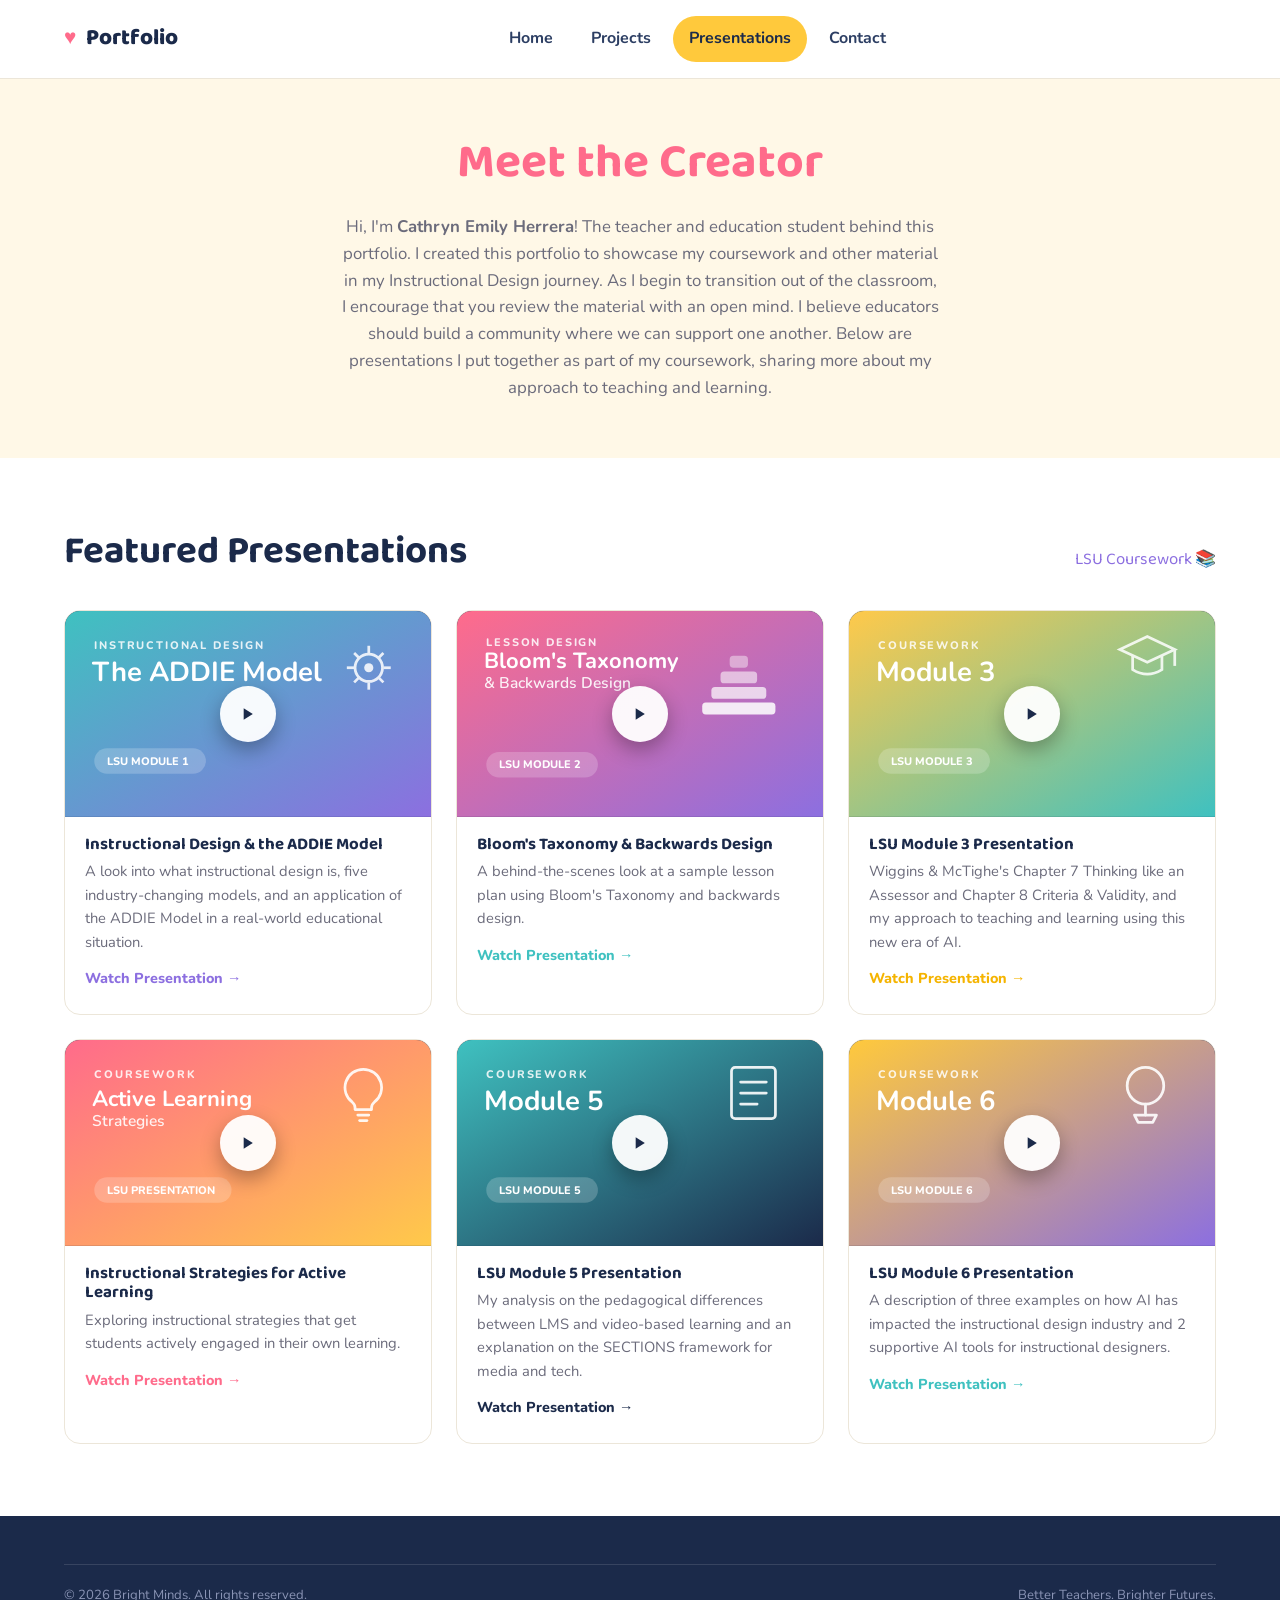
==== commit 07154db8: "Add files via upload" ====
--- a/about.html
+++ b/about.html
@@ -224,7 +224,7 @@
         </div>
         <div class="card-body">
           <h3>LSU Module 5 Presentation</h3>
-          <p>Coursework developed for LSU Module 5, continuing my exploration of instructional design practices and how I apply them in the classroom.</p>
+          <p>My analysis on the pedagogical differences between LMS and video-based learning and an explanation on the SECTIONS framework for media and tech.</p>
           <button class="card-link navy presentation-watch-btn" type="button" tabindex="-1">Watch Presentation &rarr;</button>
         </div>
       </div>
@@ -259,7 +259,7 @@
         </div>
         <div class="card-body">
           <h3>LSU Module 6 Presentation</h3>
-          <p>Coursework developed for LSU Module 6, wrapping up my Instructional Design coursework with a final look at my approach to teaching and learning.</p>
+          <p>A description of three examples on how AI has impacted the instructional design industry and 2 supportive AI tools for instructional designers.</p>
           <button class="card-link teal presentation-watch-btn" type="button" tabindex="-1">Watch Presentation &rarr;</button>
         </div>
       </div>
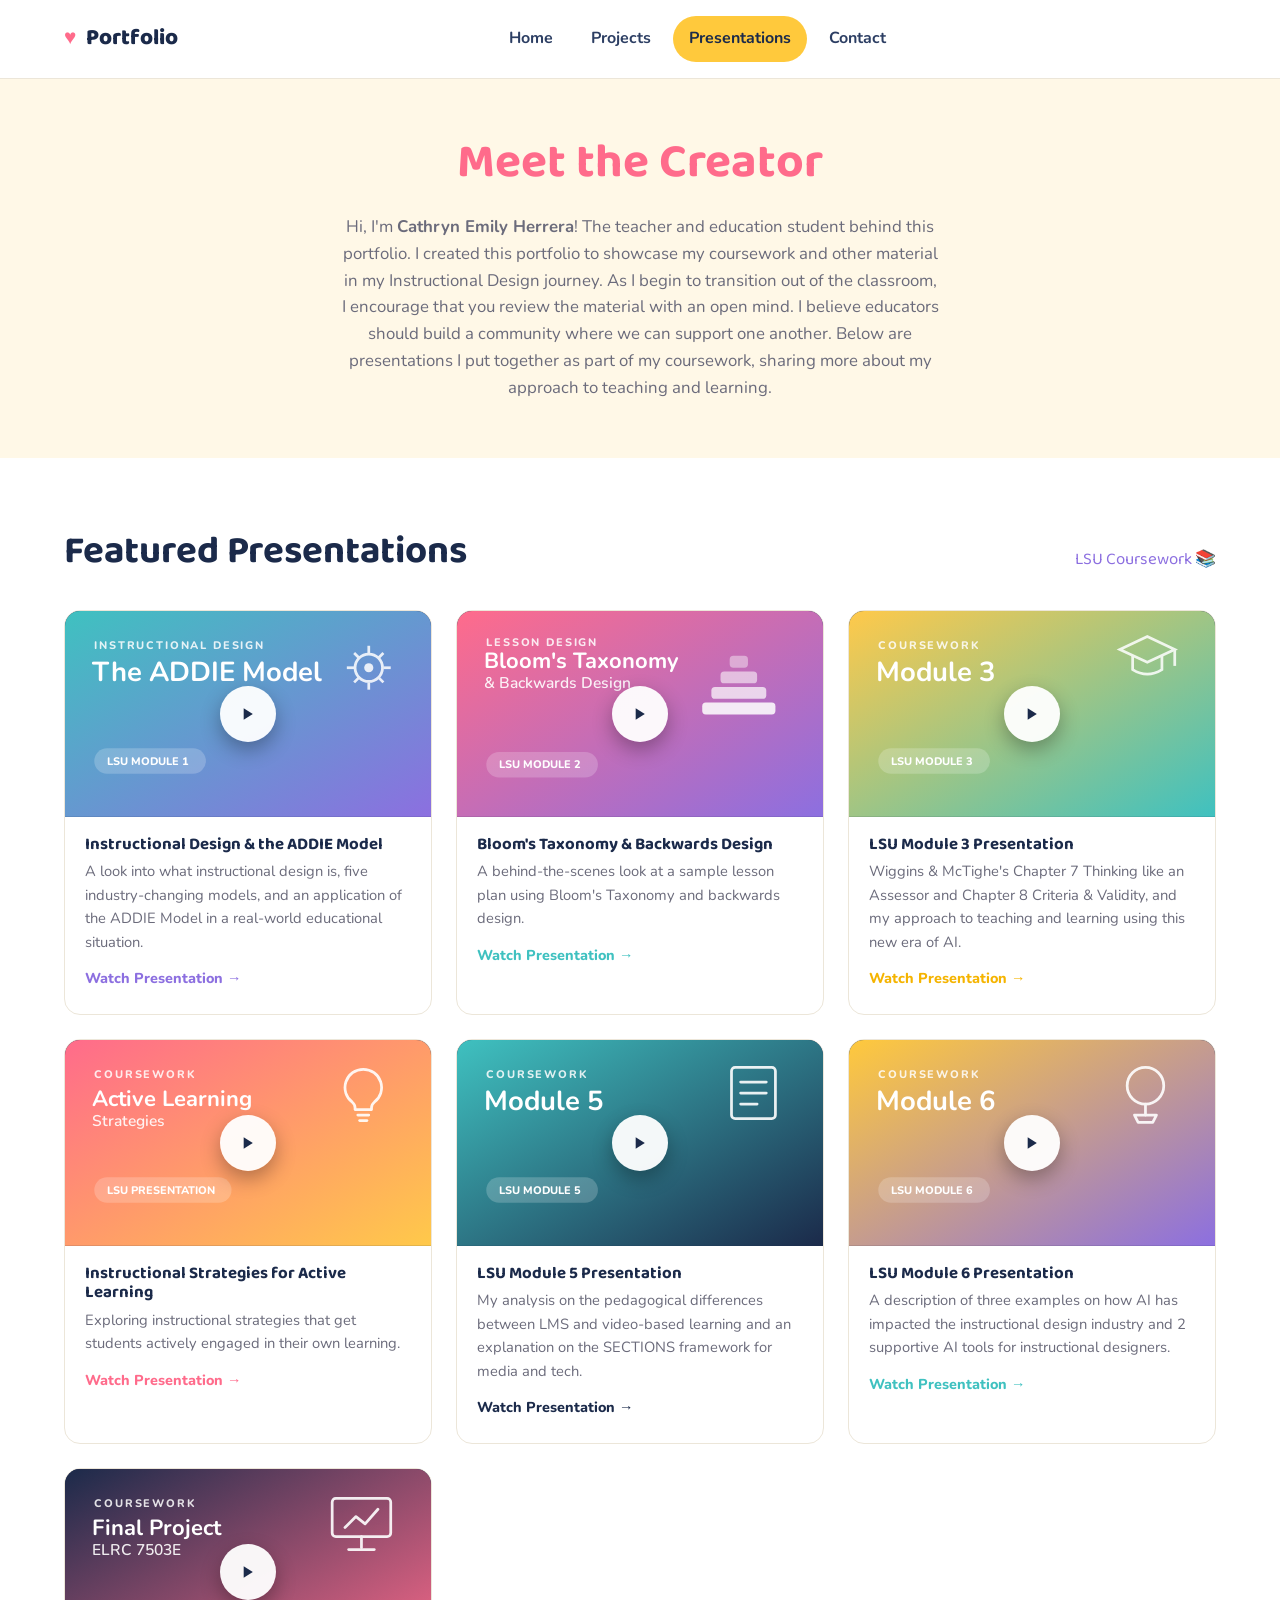
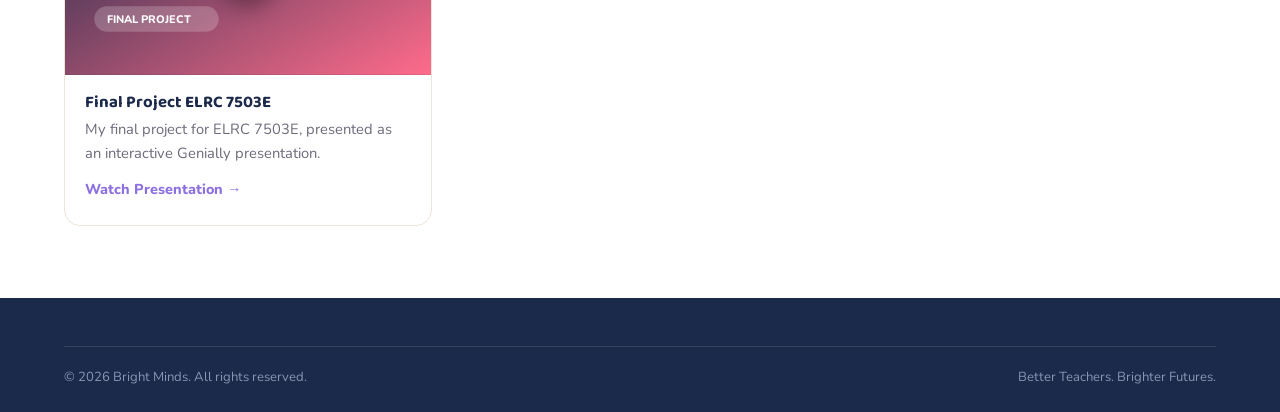
==== commit 205c8c12: "Add files via upload" ====
--- a/about.html
+++ b/about.html
@@ -263,6 +263,43 @@
           <button class="card-link teal presentation-watch-btn" type="button" tabindex="-1">Watch Presentation &rarr;</button>
         </div>
       </div>
+
+      <div class="card presentation-card"
+           data-embed-src="https://view.genially.com/6ac512c53b628678ed1efbd8"
+           data-credit-href="https://view.genially.com/6ac512c53b628678ed1efbd8"
+           data-credit-text="Final Project ELRC 7503E"
+           tabindex="0" role="button" aria-label="Watch: Final Project ELRC 7503E">
+        <div class="card-thumb video-thumb">
+          <svg class="cover-art" viewBox="0 0 400 225" xmlns="http://www.w3.org/2000/svg" role="img" aria-hidden="true">
+            <defs>
+              <linearGradient id="cov7" x1="0" y1="0" x2="1" y2="1">
+                <stop offset="0%" stop-color="#1B2A4A"/>
+                <stop offset="100%" stop-color="#FF6B8B"/>
+              </linearGradient>
+            </defs>
+            <rect width="400" height="225" fill="url(#cov7)"/>
+            <g transform="translate(290,28)" fill="none" stroke="#FFFFFF" stroke-width="3" stroke-linecap="round" stroke-linejoin="round" opacity="0.9">
+              <rect x="2" y="4" width="64" height="42" rx="4"/>
+              <line x1="34" y1="46" x2="34" y2="58"/>
+              <line x1="20" y1="60" x2="48" y2="60"/>
+              <path d="M16 36 L28 24 L38 32 L52 16"/>
+            </g>
+            <text x="32" y="42" font-family="Nunito, sans-serif" font-weight="800" font-size="12" letter-spacing="2" fill="#FFFFFF" opacity="0.85">COURSEWORK</text>
+            <text x="30" y="72" font-family="Baloo 2, cursive" font-weight="700" font-size="24" fill="#FFFFFF">Final Project</text>
+            <text x="30" y="94" font-family="Baloo 2, cursive" font-weight="600" font-size="17" fill="#FFFFFF" opacity="0.9">ELRC 7503E</text>
+            <rect x="32" y="150" width="136" height="28" rx="14" fill="rgba(255,255,255,0.2)"/>
+            <text x="46" y="168" font-family="Nunito, sans-serif" font-weight="800" font-size="12" fill="#FFFFFF">FINAL PROJECT</text>
+          </svg>
+          <button class="thumb-play-btn" type="button" tabindex="-1" aria-hidden="true">
+            <svg width="20" height="20" viewBox="0 0 24 24" fill="#1B2A4A"><path d="M8 5v14l11-7z"/></svg>
+          </button>
+        </div>
+        <div class="card-body">
+          <h3>Final Project ELRC 7503E</h3>
+          <p>My final project for ELRC 7503E, presented as an interactive Genially presentation.</p>
+          <button class="card-link purple presentation-watch-btn" type="button" tabindex="-1">Watch Presentation &rarr;</button>
+        </div>
+      </div>
     </div>
   </div>
 </section>
